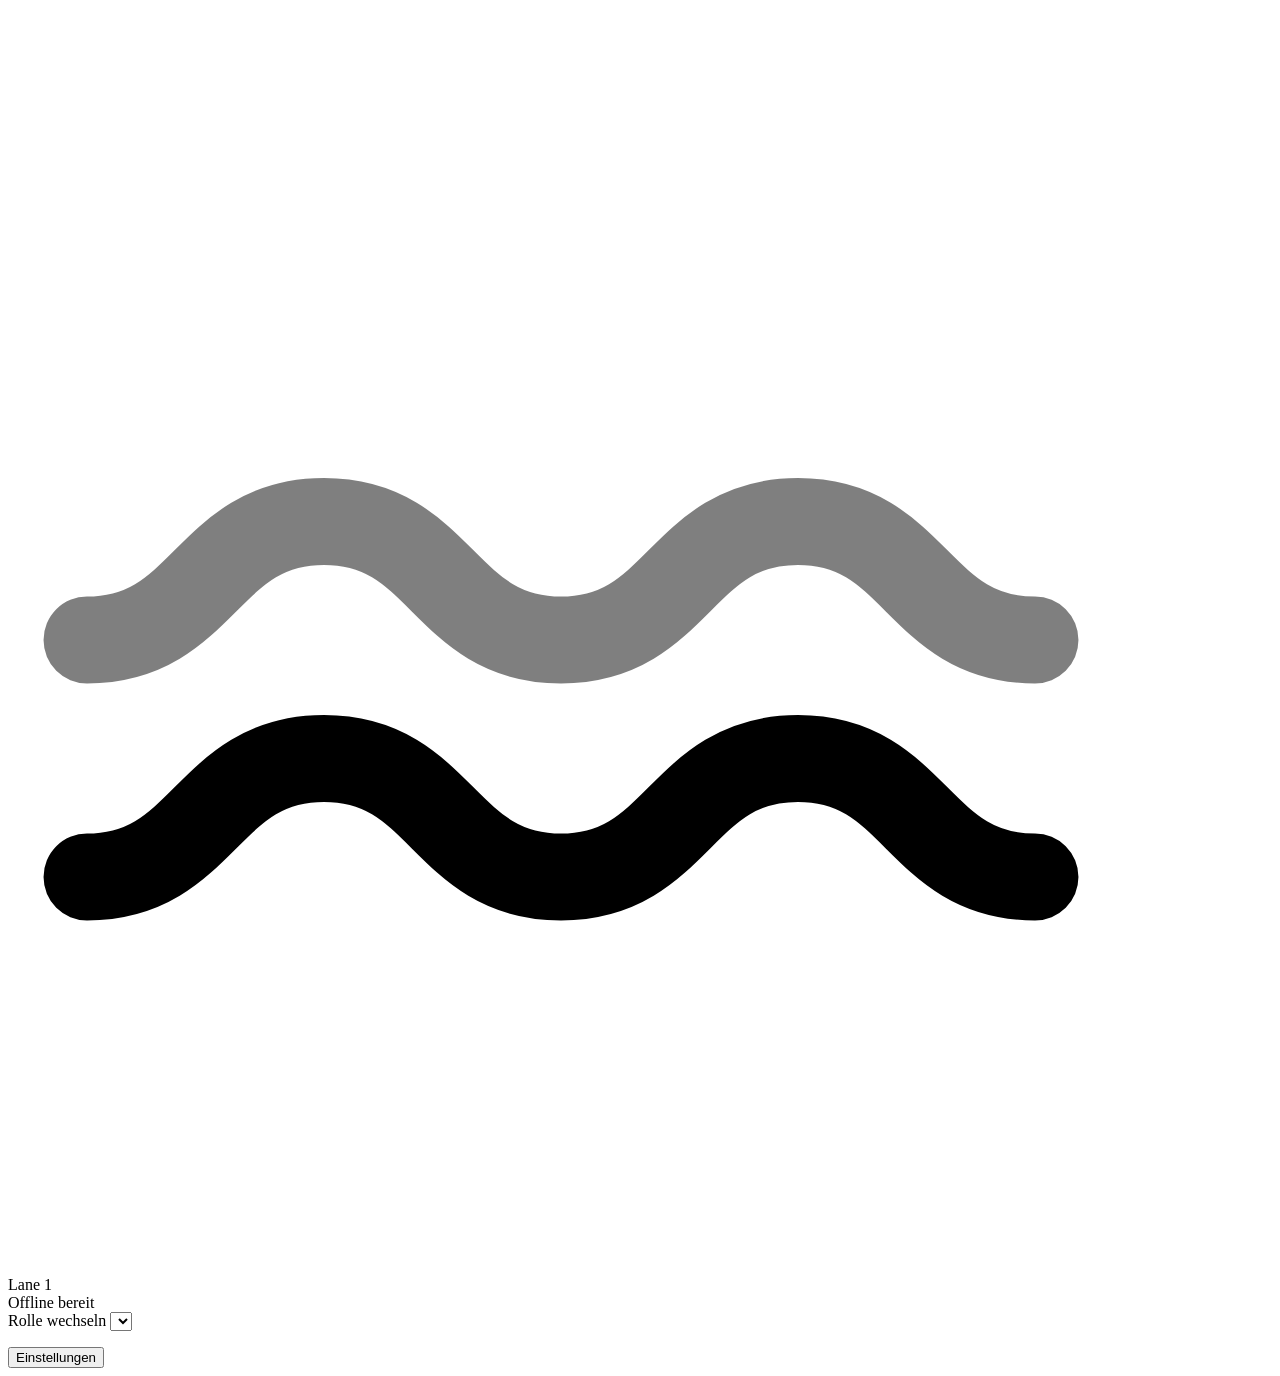
==== index.html @ 03582658 "Add files via upload" ====
<!DOCTYPE html>
<html lang="de">
<head>
<meta charset="UTF-8">
<meta name="viewport" content="width=device-width, initial-scale=1, viewport-fit=cover">
<title>Lane 1 · Trainingsmanagement</title>
<meta name="theme-color" content="#0B2E44">
<meta name="description" content="Offline-first Trainingsmanagement für Schwimmteams">
<link rel="manifest" href="manifest.json">
<link rel="icon" href="icons/icon.svg" type="image/svg+xml">
<link rel="apple-touch-icon" href="icons/icon-192.png">
<link rel="stylesheet" href="css/styles.css">
</head>
<body>

<div id="app-shell">

  <!-- Top bar -->
  <header class="topbar">
    <div class="topbar-brand">
      <svg class="brand-mark" viewBox="0 0 32 32" aria-hidden="true">
        <path d="M2 22c3 0 3-3 6-3s3 3 6 3 3-3 6-3 3 3 6 3" fill="none" stroke="currentColor" stroke-width="2.2" stroke-linecap="round"/>
        <path d="M2 16c3 0 3-3 6-3s3 3 6 3 3-3 6-3 3 3 6 3" fill="none" stroke="currentColor" stroke-width="2.2" stroke-linecap="round" opacity="0.5"/>
      </svg>
      <span class="brand-name">Lane 1</span>
    </div>
    <div class="topbar-status">
      <span id="net-indicator" class="net-pill net-online" title="Verbindungsstatus">
        <span class="dot"></span><span class="net-label">Offline bereit</span>
      </span>
    </div>
    <div class="topbar-user">
      <label for="role-select" class="sr-only">Rolle wechseln</label>
      <select id="user-select"></select>
    </div>
  </header>

  <div class="app-body">
    <!-- Side nav -->
    <nav class="sidenav" id="sidenav" aria-label="Hauptnavigation">
      <ul id="nav-list"></ul>
      <div class="sidenav-footer">
        <button id="btn-settings" class="nav-textbtn">Einstellungen</button>
      </div>
    </nav>

    <!-- Main content -->
    <main id="view" class="view" tabindex="-1"></main>
  </div>

  <!-- Mobile bottom tabs -->
  <nav class="bottomnav" id="bottomnav" aria-label="Hauptnavigation mobil"></nav>

  <div id="toast-region" class="toast-region" aria-live="polite"></div>

  <div id="modal-root" class="modal-root" hidden></div>
</div>

<template id="tpl-lanewave">
  <svg class="lanewave" viewBox="0 0 240 16" preserveAspectRatio="none" aria-hidden="true">
    <path d="M0 8c10 0 10-6 20-6s10 6 20 6 10-6 20-6 10 6 20 6 10-6 20-6 10 6 20 6 10-6 20-6 10 6 20 6 10-6 20-6 10 6 20 6 10-6 20-6 10 6 20 6 10-6 20-6" fill="none" stroke="currentColor" stroke-width="2"/>
  </svg>
</template>

<script type="module" src="js/app.js"></script>
</body>
</html>
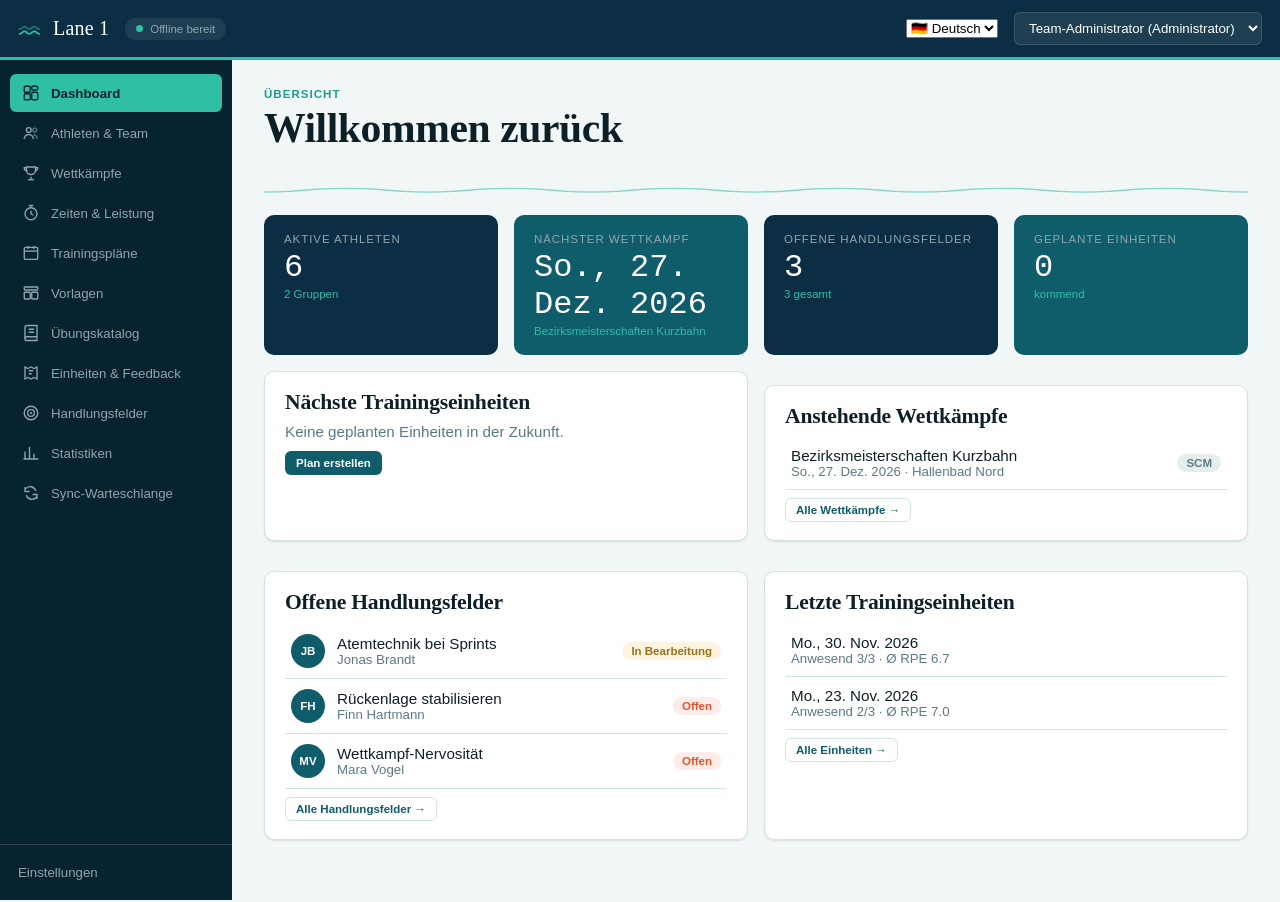
==== commit 1fdb304d: "Added localization support." ====
--- a/index.html
+++ b/index.html
@@ -28,6 +28,10 @@
       <span id="net-indicator" class="net-pill net-online" title="Verbindungsstatus">
         <span class="dot"></span><span class="net-label">Offline bereit</span>
       </span>
+    </div>
+    <div class="topbar-lang">
+      <label for="language-select" class="sr-only">Sprache / Language</label>
+      <select id="language-select" aria-label="Sprache / Language"></select>
     </div>
     <div class="topbar-user">
       <label for="role-select" class="sr-only">Rolle wechseln</label>
--- a/css/styles.css
+++ b/css/styles.css
@@ -0,0 +1,268 @@
+/* ==========================================================================
+   Lane 1 — Design tokens
+   Signature: "Lane line" wave motif (pool lane ropes) as dividers & accents.
+   Palette grounded in the pool: deep water, petrol tile, chlorine sparkle,
+   lane-rope coral. Editorial serif for headings, clean sans for body,
+   monospace for times/data.
+   ========================================================================== */
+:root{
+  /* Color */
+  --c-deep:      #0B2E44;   /* deep water — primary dark */
+  --c-deep-2:    #082330;   /* darker well */
+  --c-petrol:    #0F5C6B;   /* petrol tile — secondary */
+  --c-foam:      #F1F7F6;   /* foam — light bg */
+  --c-foam-2:    #E4EFED;   /* card bg on foam */
+  --c-chlorine:  #2FBFA6;   /* chlorine sparkle — primary accent */
+  --c-chlorine-d:#1D9C86;
+  --c-lane:      #FF6B4A;   /* lane rope coral — alert/highlight */
+  --c-lane-d:    #E0532F;
+  --c-ink:       #0E2027;   /* body text */
+  --c-slate:     #5B7A85;   /* muted text */
+  --c-slate-2:   #8FA6AD;
+  --c-line:      #D3E3E1;   /* hairlines on light */
+  --c-line-dark: rgba(255,255,255,0.14);
+  --c-white:     #FFFFFF;
+  --c-amber:     #E8A33D;   /* warnings */
+  --c-danger:    #D6473C;
+
+  /* Type */
+  --f-display: "Iowan Old Style", "Palatino Linotype", Palatino, ui-serif, Georgia, "Times New Roman", serif;
+  --f-body: -apple-system, BlinkMacSystemFont, "Segoe UI", ui-sans-serif, Roboto, Helvetica, Arial, sans-serif;
+  --f-mono: ui-monospace, "SF Mono", "Cascadia Code", "Roboto Mono", Menlo, Consolas, monospace;
+
+  --fs-xs: 0.72rem;
+  --fs-sm: 0.83rem;
+  --fs-base: 0.95rem;
+  --fs-md: 1.08rem;
+  --fs-lg: 1.35rem;
+  --fs-xl: 1.9rem;
+  --fs-xxl: 2.6rem;
+
+  /* Layout */
+  --sidenav-w: 232px;
+  --topbar-h: 60px;
+  --radius-sm: 6px;
+  --radius-md: 10px;
+  --radius-lg: 16px;
+  --shadow-sm: 0 1px 2px rgba(11,46,68,0.08), 0 1px 1px rgba(11,46,68,0.04);
+  --shadow-md: 0 6px 20px rgba(11,46,68,0.12);
+  --shadow-lg: 0 16px 40px rgba(11,46,68,0.18);
+  --ease: cubic-bezier(.22,.61,.36,1);
+}
+
+@media (prefers-reduced-motion: reduce){
+  *{ animation-duration: 0.001ms !important; transition-duration: 0.001ms !important; }
+}
+
+*{ box-sizing: border-box; }
+html,body{ height:100%; }
+body{
+  margin:0;
+  font-family: var(--f-body);
+  font-size: var(--fs-base);
+  color: var(--c-ink);
+  background: var(--c-foam);
+  -webkit-font-smoothing: antialiased;
+}
+h1,h2,h3,h4{ font-family: var(--f-display); margin: 0 0 0.4em; font-weight: 600; letter-spacing: -0.01em; }
+h1{ font-size: var(--fs-xxl); }
+h2{ font-size: var(--fs-xl); }
+h3{ font-size: var(--fs-lg); }
+p{ margin: 0 0 0.7em; color: var(--c-slate); }
+a{ color: var(--c-petrol); }
+.sr-only{ position:absolute; width:1px; height:1px; overflow:hidden; clip:rect(0,0,0,0); }
+button{ font-family: inherit; }
+:focus-visible{ outline: 2.5px solid var(--c-chlorine); outline-offset: 2px; border-radius: 4px; }
+
+/* mono/data */
+.data, .mono, time, .time-value{ font-family: var(--f-mono); }
+
+/* ---------- Lane wave signature ---------- */
+.lanewave{ width:100%; height:10px; color: var(--c-chlorine); display:block; opacity:.55; }
+.lanewave.on-dark{ color: rgba(255,255,255,.4); }
+.divider-wave{ margin: 18px 0; }
+
+/* ==========================================================================
+   Shell layout
+   ========================================================================== */
+#app-shell{ min-height:100vh; display:flex; flex-direction:column; }
+
+.topbar{
+  height: var(--topbar-h);
+  background: var(--c-deep);
+  color: var(--c-white);
+  display:flex; align-items:center; gap:16px;
+  padding: 0 18px;
+  position: sticky; top:0; z-index: 50;
+  border-bottom: 3px solid var(--c-chlorine);
+}
+.topbar-brand{ display:flex; align-items:center; gap:9px; }
+.brand-mark{ width:26px; height:26px; color: var(--c-chlorine); }
+.brand-name{ font-family: var(--f-display); font-size: 1.25rem; letter-spacing: 0.01em; }
+.topbar-status{ flex:1; display:flex; }
+.net-pill{ display:inline-flex; align-items:center; gap:7px; font-size: var(--fs-xs); padding: 5px 11px; border-radius: 999px; background: rgba(255,255,255,0.08); color: var(--c-slate-2); }
+.net-pill .dot{ width:7px; height:7px; border-radius:50%; background: var(--c-chlorine); }
+.net-pill.net-offline .dot{ background: var(--c-amber); }
+.net-pill.net-offline{ color: var(--c-amber); }
+.topbar-user select{
+  background: rgba(255,255,255,0.08); color: var(--c-white); border: 1px solid var(--c-line-dark);
+  padding: 7px 10px; border-radius: var(--radius-sm); font-size: var(--fs-sm);
+}
+.topbar-user select option{ color: var(--c-ink); }
+
+.app-body{ flex:1; display:flex; min-height: 0; }
+
+.sidenav{
+  width: var(--sidenav-w); flex-shrink:0;
+  background: var(--c-deep-2); color: var(--c-white);
+  display:flex; flex-direction:column; justify-content:space-between;
+  position: sticky; top: var(--topbar-h); height: calc(100vh - var(--topbar-h));
+  overflow-y:auto;
+}
+.sidenav ul{ list-style:none; margin:0; padding: 14px 10px; }
+.sidenav li{ margin-bottom: 2px; }
+.nav-link{
+  display:flex; align-items:center; gap:11px; width:100%; text-align:left;
+  padding: 10px 12px; border-radius: var(--radius-sm); background:none; border:none;
+  color: var(--c-slate-2); font-size: var(--fs-sm); cursor:pointer;
+  transition: background .15s var(--ease), color .15s var(--ease);
+}
+.nav-link:hover{ background: rgba(255,255,255,0.06); color: var(--c-white); }
+.nav-link.active{ background: var(--c-chlorine); color: var(--c-deep-2); font-weight:600; }
+.nav-link .ic{ width:18px; height:18px; flex-shrink:0; }
+.sidenav-footer{ padding: 14px; border-top: 1px solid var(--c-line-dark); }
+.nav-textbtn{ background:none; border:none; color: var(--c-slate-2); font-size: var(--fs-sm); cursor:pointer; padding: 6px 4px; }
+.nav-textbtn:hover{ color: var(--c-white); }
+
+.view{ flex:1; padding: 28px 32px 60px; min-width:0; max-width: 1180px; }
+
+.bottomnav{ display:none; }
+
+/* ==========================================================================
+   Common components
+   ========================================================================== */
+.page-head{ display:flex; align-items:flex-end; justify-content:space-between; gap:16px; flex-wrap:wrap; margin-bottom: 6px; }
+.page-eyebrow{ font-size: var(--fs-xs); text-transform:uppercase; letter-spacing: 0.09em; color: var(--c-chlorine-d); font-weight:700; margin-bottom:4px; }
+.page-actions{ display:flex; gap:10px; flex-wrap:wrap; }
+
+.btn{
+  font-size: var(--fs-sm); padding: 9px 16px; border-radius: var(--radius-sm);
+  border: 1px solid transparent; cursor:pointer; font-weight:600; display:inline-flex; align-items:center; gap:7px;
+  transition: transform .12s var(--ease), box-shadow .12s var(--ease), background .12s var(--ease);
+}
+.btn:active{ transform: translateY(1px); }
+.btn-primary{ background: var(--c-petrol); color: var(--c-white); }
+.btn-primary:hover{ background: var(--c-deep); }
+.btn-accent{ background: var(--c-chlorine); color: var(--c-deep-2); }
+.btn-accent:hover{ background: var(--c-chlorine-d); }
+.btn-ghost{ background: transparent; color: var(--c-petrol); border-color: var(--c-line); }
+.btn-ghost:hover{ background: var(--c-foam-2); }
+.btn-danger{ background: var(--c-white); color: var(--c-danger); border-color: #F1C9C4; }
+.btn-danger:hover{ background: #FDF1EF; }
+.btn-sm{ padding: 5px 10px; font-size: var(--fs-xs); }
+.btn[disabled]{ opacity:.45; cursor:not-allowed; }
+
+.card{ background: var(--c-white); border: 1px solid var(--c-line); border-radius: var(--radius-md); padding: 18px 20px; box-shadow: var(--shadow-sm); }
+.card + .card{ margin-top: 14px; }
+.grid{ display:grid; gap:16px; }
+.grid-2{ grid-template-columns: repeat(2, 1fr); }
+.grid-3{ grid-template-columns: repeat(3, 1fr); }
+.grid-4{ grid-template-columns: repeat(4, 1fr); }
+@media (max-width: 900px){ .grid-2,.grid-3,.grid-4{ grid-template-columns: 1fr 1fr; } }
+@media (max-width: 600px){ .grid-2,.grid-3,.grid-4{ grid-template-columns: 1fr; } }
+
+.stat-card{ background: var(--c-deep); color:var(--c-white); border-radius: var(--radius-md); padding: 18px 20px; position:relative; overflow:hidden; }
+.stat-card .stat-label{ font-size: var(--fs-xs); text-transform:uppercase; letter-spacing:.08em; color: var(--c-slate-2); }
+.stat-card .stat-value{ font-family: var(--f-mono); font-size: 2rem; margin-top:4px; }
+.stat-card .stat-sub{ font-size: var(--fs-xs); color: var(--c-chlorine); margin-top:2px; }
+.stat-card.alt{ background: var(--c-petrol); }
+
+table{ width:100%; border-collapse: collapse; font-size: var(--fs-sm); }
+th{ text-align:left; font-size: var(--fs-xs); text-transform:uppercase; letter-spacing:.05em; color: var(--c-slate); padding: 8px 10px; border-bottom: 2px solid var(--c-line); }
+td{ padding: 10px 10px; border-bottom: 1px solid var(--c-line); vertical-align: middle; }
+tr:hover td{ background: var(--c-foam-2); }
+.table-wrap{ overflow-x:auto; }
+.row-click{ cursor:pointer; }
+
+.badge{ display:inline-flex; align-items:center; gap:5px; font-size: var(--fs-xs); font-weight:600; padding: 3px 9px; border-radius: 999px; }
+.badge-open{ background:#FDECE7; color: var(--c-lane-d); }
+.badge-progress{ background:#FDF3DF; color:#96731B; }
+.badge-done{ background:#E3F5EF; color: var(--c-chlorine-d); }
+.badge-neutral{ background: var(--c-foam-2); color: var(--c-slate); }
+.badge-pb{ background: var(--c-chlorine); color: var(--c-deep-2); }
+
+.pill-group{ display:flex; gap:6px; flex-wrap:wrap; }
+.pill{ font-size: var(--fs-xs); padding: 4px 10px; border-radius:999px; background: var(--c-foam-2); color: var(--c-slate); border:1px solid var(--c-line); cursor:pointer; }
+.pill.active{ background: var(--c-deep); color: var(--c-white); border-color: var(--c-deep); }
+
+.empty-state{ text-align:center; padding: 50px 20px; color: var(--c-slate); }
+.empty-state .ic{ width:44px; height:44px; color: var(--c-slate-2); margin-bottom:10px; }
+.empty-state h3{ color: var(--c-ink); margin-bottom:6px; }
+
+/* Forms */
+.form-grid{ display:grid; gap:14px; grid-template-columns: repeat(2, 1fr); }
+.form-grid.single{ grid-template-columns: 1fr; }
+.field{ display:flex; flex-direction:column; gap:5px; }
+.field.span-2{ grid-column: 1 / -1; }
+.field label{ font-size: var(--fs-xs); font-weight:700; color: var(--c-slate); text-transform:uppercase; letter-spacing:.04em; }
+.field input, .field select, .field textarea{
+  font-family: inherit; font-size: var(--fs-base); padding: 9px 11px; border: 1px solid var(--c-line);
+  border-radius: var(--radius-sm); background: var(--c-white); color: var(--c-ink);
+}
+.field textarea{ min-height: 80px; resize: vertical; }
+.field input:focus, .field select:focus, .field textarea:focus{ border-color: var(--c-chlorine); }
+.form-actions{ display:flex; justify-content:flex-end; gap:10px; margin-top: 18px; }
+.hint{ font-size: var(--fs-xs); color: var(--c-slate-2); }
+
+/* Modal */
+.modal-root{ position:fixed; inset:0; background: rgba(11,46,68,0.45); backdrop-filter: blur(2px); display:flex; align-items:center; justify-content:center; z-index: 200; padding: 20px; }
+.modal-root[hidden]{ display:none; }
+.modal-box{ background: var(--c-white); border-radius: var(--radius-lg); padding: 26px 28px; width: 100%; max-width: 640px; max-height: 88vh; overflow-y:auto; box-shadow: var(--shadow-lg); animation: modal-in .18s var(--ease); }
+@keyframes modal-in{ from{ opacity:0; transform: translateY(8px) scale(.98); } to{ opacity:1; transform:none; } }
+.modal-head{ display:flex; justify-content:space-between; align-items:flex-start; margin-bottom: 14px; gap: 12px; }
+.modal-close{ background:none; border:none; font-size: 1.4rem; line-height:1; cursor:pointer; color: var(--c-slate); }
+
+/* Toasts */
+.toast-region{ position:fixed; bottom: 18px; right: 18px; display:flex; flex-direction:column; gap:8px; z-index: 300; }
+.toast{ background: var(--c-deep); color:var(--c-white); padding: 11px 16px; border-radius: var(--radius-sm); font-size: var(--fs-sm); box-shadow: var(--shadow-md); border-left: 4px solid var(--c-chlorine); animation: toast-in .2s var(--ease); }
+.toast.err{ border-left-color: var(--c-danger); }
+@keyframes toast-in{ from{ opacity:0; transform: translateX(12px); } to{ opacity:1; transform:none; } }
+
+/* Attendance / list rows */
+.list-row{ display:flex; align-items:center; gap:12px; padding: 10px 6px; border-bottom: 1px solid var(--c-line); }
+.list-row:last-child{ border-bottom:none; }
+.avatar{ width:34px; height:34px; border-radius:50%; background: var(--c-petrol); color:#fff; display:flex; align-items:center; justify-content:center; font-size: var(--fs-xs); font-weight:700; flex-shrink:0; }
+
+/* Simple SVG chart containers */
+.chart-box{ width:100%; overflow-x:auto; }
+.chart-box svg{ display:block; }
+
+/* Sets/plan editor */
+.set-row{ display:grid; grid-template-columns: 70px 1fr 90px 90px 34px; gap:8px; align-items:center; padding: 6px 0; }
+.set-row input, .set-row select{ padding: 6px 8px; font-size: var(--fs-sm); border:1px solid var(--c-line); border-radius: var(--radius-sm); }
+.set-row-head{ font-size: var(--fs-xs); text-transform:uppercase; color: var(--c-slate); font-weight:700; }
+.day-block{ border: 1px solid var(--c-line); border-radius: var(--radius-md); padding: 14px 16px; margin-bottom: 12px; }
+.day-block-head{ display:flex; justify-content:space-between; align-items:center; margin-bottom:10px; }
+
+/* Responsive */
+@media (max-width: 860px){
+  .sidenav{ display:none; }
+  .view{ padding: 18px 16px 90px; }
+  .bottomnav{
+    display:flex; position: fixed; bottom:0; left:0; right:0; height: 62px; background: var(--c-deep);
+    border-top: 3px solid var(--c-chlorine); z-index: 60; padding-bottom: env(safe-area-inset-bottom);
+  }
+  .bottomnav button{
+    flex:1; background:none; border:none; color: var(--c-slate-2); display:flex; flex-direction:column;
+    align-items:center; justify-content:center; gap:2px; font-size: 0.62rem; cursor:pointer;
+  }
+  .bottomnav button.active{ color: var(--c-chlorine); }
+  .bottomnav .ic{ width:19px; height:19px; }
+  .form-grid{ grid-template-columns: 1fr; }
+  .set-row{ grid-template-columns: 56px 1fr 70px 70px 30px; }
+}
+
+/* Utility */
+.mt-0{margin-top:0;} .flex{display:flex;} .items-center{align-items:center;} .gap-8{gap:8px;} .gap-12{gap:12px;}
+.justify-between{justify-content:space-between;} .text-slate{color:var(--c-slate);} .text-sm{font-size:var(--fs-sm);}
+.w-full{width:100%;} .mb-8{margin-bottom:8px;} .mb-16{margin-bottom:16px;}
